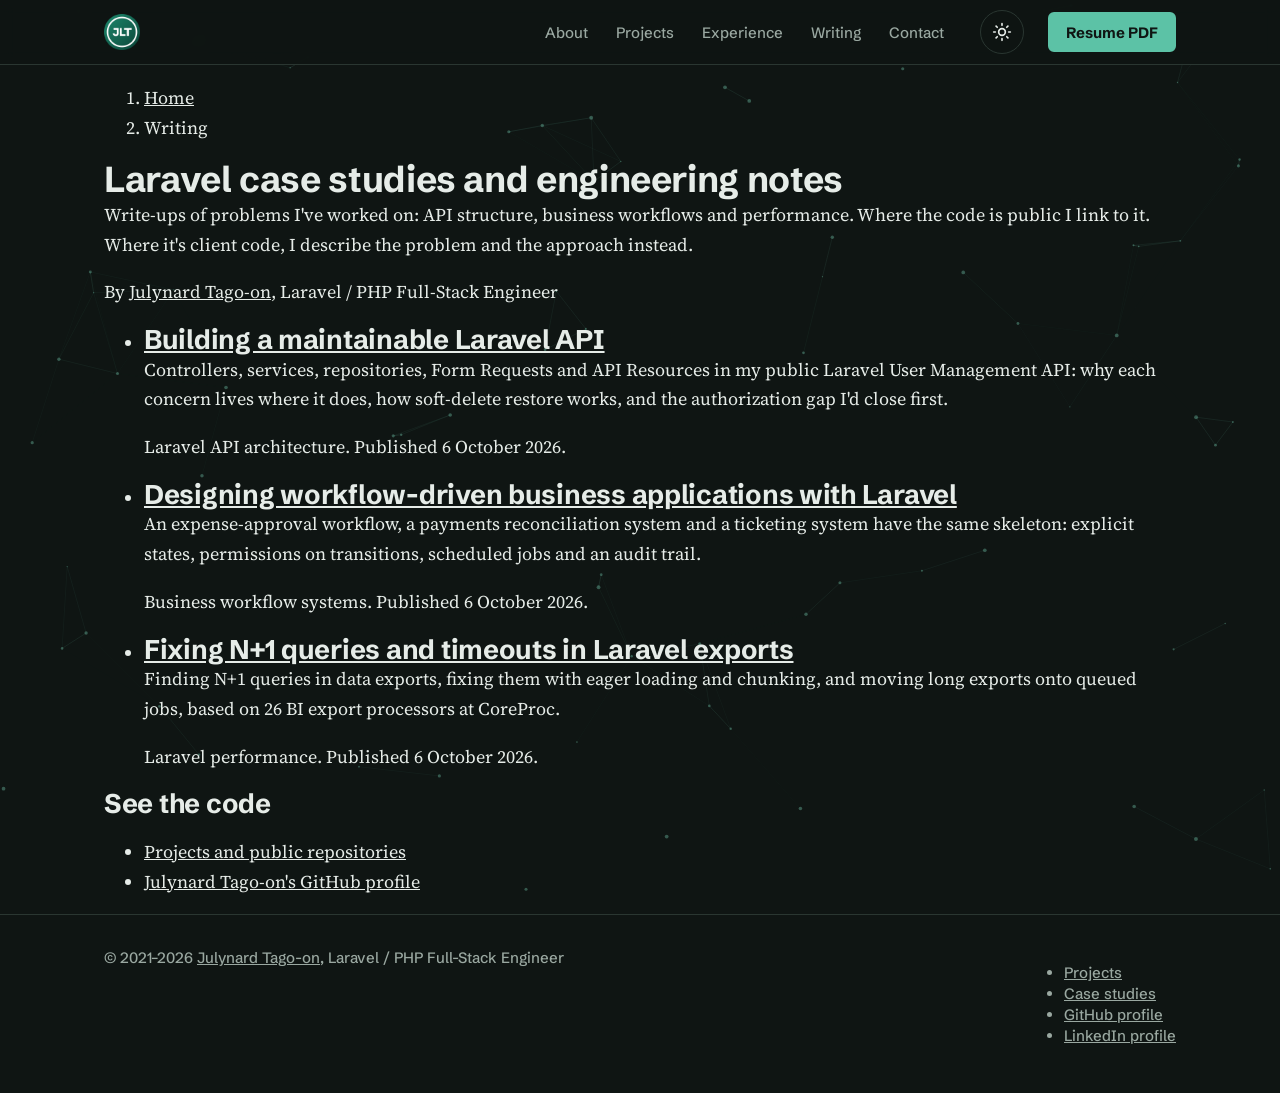
==== articles/index.html @ 9e4067db "Add project pages and three Laravel case studies - /projects/: public repositories, kept apart from " ====
<!DOCTYPE html>
<html lang="en" data-theme="dark">
<head>
  <meta charset="utf-8">
  <meta name="viewport" content="width=device-width, initial-scale=1">
  <title>Laravel Case Studies and Engineering Notes | Julynard Tago-on</title>
  <meta name="description" content="Case studies by Julynard Tago-on on Laravel API architecture, workflow-driven business applications and Laravel performance.">
  <meta name="author" content="Julynard Tago-on">
  <link rel="canonical" href="https://julynardtago-on.netlify.app/articles/">

  <meta property="og:type" content="website">
  <meta property="og:site_name" content="Julynard Tago-on">
  <meta property="og:locale" content="en_US">
  <meta property="og:url" content="https://julynardtago-on.netlify.app/articles/">
  <meta property="og:title" content="Laravel case studies and engineering notes">
  <meta property="og:description" content="Case studies by Julynard Tago-on on Laravel API architecture, workflow-driven business applications and Laravel performance.">
  <meta property="og:image" content="https://julynardtago-on.netlify.app/img/julynard-2026.jpg">
  <meta property="og:image:width" content="1200">
  <meta property="og:image:height" content="1200">
  <meta property="og:image:alt" content="Portrait of Julynard Tago-on">
  <meta name="twitter:card" content="summary">
  <meta name="twitter:title" content="Laravel case studies and engineering notes">
  <meta name="twitter:description" content="Case studies by Julynard Tago-on on Laravel API architecture, workflow-driven business applications and Laravel performance.">
  <meta name="twitter:image" content="https://julynardtago-on.netlify.app/img/julynard-2026.jpg">
  <meta name="theme-color" content="#0F1513">
  <script>
    // Apply a saved theme before first paint. Dark is the default.
    try {
      var saved = localStorage.getItem('theme');
      if (saved === 'light' || saved === 'dark') document.documentElement.setAttribute('data-theme', saved);
    } catch (e) {}
  </script>

  <link href="/img/JLT.ico" rel="icon" sizes="any">
  <link href="/img/icon-192.png" rel="icon" type="image/png" sizes="192x192">
  <link href="/img/apple-touch-icon.png" rel="apple-touch-icon">

  <link rel="preconnect" href="https://fonts.googleapis.com">
  <link rel="preconnect" href="https://fonts.gstatic.com" crossorigin>
  <link href="https://fonts.googleapis.com/css2?family=Schibsted+Grotesk:wght@500;700;800&family=Source+Serif+4:ital,opsz,wght@0,8..60,400;0,8..60,600;1,8..60,400&display=swap" rel="stylesheet">
  <link href="/css/site.css" rel="stylesheet">

  <script type="application/ld+json">
  {
    "@context": "https://schema.org",
    "@graph": [
      {
        "@type": "CollectionPage",
        "@id": "https://julynardtago-on.netlify.app/articles/",
        "url": "https://julynardtago-on.netlify.app/articles/",
        "name": "Laravel case studies and engineering notes",
        "description": "Case studies by Julynard Tago-on on Laravel API architecture, workflow-driven business applications and Laravel performance.",
        "inLanguage": "en",
        "author": {
          "@id": "https://julynardtago-on.netlify.app/#person"
        }
      },
      {
        "@type": "BreadcrumbList",
        "itemListElement": [
          {
            "@type": "ListItem",
            "position": 1,
            "name": "Home",
            "item": "https://julynardtago-on.netlify.app/"
          },
          {
            "@type": "ListItem",
            "position": 2,
            "name": "Writing"
          }
        ]
      }
    ]
  }
  </script>
</head>

<body>
  <canvas class="ambient" aria-hidden="true"></canvas>
  <a class="skip" href="#main">Skip to content</a>

  <header class="topbar">
    <div class="wrap topbar-inner">
      <a class="brand" href="/" aria-label="Julynard Tago-on, home"><img src="/img/icon-192.png" width="36" height="36" alt=""></a>
      <nav aria-label="Site">
        <ul class="nav">
          <li><a href="/#about">About</a></li>
          <li><a href="/projects/">Projects</a></li>
          <li><a href="/#experience">Experience</a></li>
          <li><a href="/articles/" aria-current="page">Writing</a></li>
          <li><a href="/#contact">Contact</a></li>
        </ul>
      </nav>
      <button class="theme-toggle" type="button" aria-label="Switch to light mode">
        <svg class="icon-sun" viewBox="0 0 24 24" fill="none" stroke="currentColor" stroke-width="2" stroke-linecap="round" aria-hidden="true"><circle cx="12" cy="12" r="4"/><path d="M12 2v2M12 20v2M4.9 4.9l1.4 1.4M17.7 17.7l1.4 1.4M2 12h2M20 12h2M4.9 19.1l1.4-1.4M17.7 6.3l1.4-1.4"/></svg>
        <svg class="icon-moon" viewBox="0 0 24 24" fill="none" stroke="currentColor" stroke-width="2" stroke-linecap="round" stroke-linejoin="round" aria-hidden="true"><path d="M21 12.8A9 9 0 1 1 11.2 3a7 7 0 0 0 9.8 9.8z"/></svg>
      </button>
      <a class="btn btn-small" href="/files/2026-Resume-Julynard.pdf" target="_blank" rel="noopener">Resume PDF</a>
    </div>
  </header>

  <main id="main">
    <div class="page">
      <div class="wrap page-wrap">
        <nav class="crumbs" aria-label="Breadcrumb">
          <ol>
          <li><a href="/">Home</a></li>
          <li aria-current="page">Writing</li>
          </ol>
        </nav>
        <header class="page-head">
          <h1>Laravel case studies and engineering notes</h1>
          <p class="page-lede">Write-ups of problems I've worked on: API structure, business workflows and performance. Where the code is public I link to it. Where it's client code, I describe the problem and the approach instead.</p>
          <p class="byline">By <a href="/" rel="author">Julynard Tago-on</a>, Laravel / PHP Full-Stack Engineer</p>
        </header>

        <ul class="posts">
          <li>
            <article>
              <h2 class="post-title"><a href="/articles/building-a-maintainable-laravel-api/">Building a maintainable Laravel API</a></h2>
              <p>Controllers, services, repositories, Form Requests and API Resources in my public Laravel User Management API: why each concern lives where it does, how soft-delete restore works, and the authorization gap I'd close first.</p>
              <p class="post-meta">Laravel API architecture. Published <time datetime="2026-10-06">6 October 2026</time>.</p>
            </article>
          </li>
          <li>
            <article>
              <h2 class="post-title"><a href="/articles/designing-workflow-driven-business-applications/">Designing workflow-driven business applications with Laravel</a></h2>
              <p>An expense-approval workflow, a payments reconciliation system and a ticketing system have the same skeleton: explicit states, permissions on transitions, scheduled jobs and an audit trail.</p>
              <p class="post-meta">Business workflow systems. Published <time datetime="2026-10-06">6 October 2026</time>.</p>
            </article>
          </li>
          <li>
            <article>
              <h2 class="post-title"><a href="/articles/fixing-n-plus-one-queries-in-laravel-exports/">Fixing N+1 queries and timeouts in Laravel exports</a></h2>
              <p>Finding N+1 queries in data exports, fixing them with eager loading and chunking, and moving long exports onto queued jobs, based on 26 BI export processors at CoreProc.</p>
              <p class="post-meta">Laravel performance. Published <time datetime="2026-10-06">6 October 2026</time>.</p>
            </article>
          </li>
        </ul>

        <aside class="related" aria-labelledby="related-title">
          <h2 id="related-title">See the code</h2>
          <ul>
            <li><a href="/projects/">Projects and public repositories</a></li>
            <li><a href="https://github.com/Julynard" rel="noopener">Julynard Tago-on's GitHub profile</a></li>
          </ul>
        </aside>
      </div>
    </div>
  </main>

  <footer class="footer">
    <div class="wrap">
      <p>&copy; 2021&ndash;2026 <a href="/">Julynard Tago-on</a>, Laravel / PHP Full-Stack Engineer</p>
      <ul class="footer-links">
        <li><a href="/projects/">Projects</a></li>
        <li><a href="/articles/">Case studies</a></li>
        <li><a href="https://github.com/Julynard" rel="noopener">GitHub profile</a></li>
        <li><a href="https://www.linkedin.com/in/julynard-tago-on/" rel="noopener">LinkedIn profile</a></li>
      </ul>
    </div>
  </footer>

  <script src="/js/vendor/lenis.min.js" defer></script>
  <script src="/js/site.js" defer></script>
</body>
</html>
---- css/site.css ----
/* Julynard Tago-on portfolio, 2026 */

:root {
  --paper: #F5F7F4;
  --surface: #FFFFFF;
  --ink: #16201C;
  --muted: #56625C;
  --line: #D6DDD8;
  --pine: #0F5A4A;
  --pine-ink: #FFFFFF;
  --pine-soft: #E3EEEA;
  --marker: #FFD84D;
  --marker-ink: #16201C;
  --particle-a: #0B4438;
  --particle-b: #7FD9BE;
  --chip-bg: #16201C;
  --ambient: #1E8A6E;
  --chip-ink: #F5F7F4;

  --sans: "Schibsted Grotesk", system-ui, -apple-system, "Segoe UI", sans-serif;
  --serif: "Source Serif 4", Georgia, "Times New Roman", serif;

  --wrap: 72rem;
  --gutter: clamp(1rem, 4vw, 2.5rem);
  --months: 84; /* career axis runs Jan 2020 to Dec 2026 */
  color-scheme: light;
}

/* Dark is the default theme (set on <html>); the toggle in the top bar switches it. */
:root[data-theme="dark"] {
  --paper: #0F1513;
  --surface: #161E1B;
  --ink: #E6ECE8;
  --muted: #9AA8A1;
  --line: #2A3631;
  --pine: #5CC2A6;
  --pine-ink: #0F1513;
  --pine-soft: #1B2C27;
  --marker: rgba(255, 216, 77, .42);
  --marker-ink: #FFF6D6;
  --particle-a: #1E6E5A;
  --particle-b: #B8F2E0;
  --chip-bg: #1E2B27;
  --ambient: #7FD9BE;
  --chip-ink: #E6ECE8;
  color-scheme: dark;
}

*, *::before, *::after { box-sizing: border-box; }

html {
  scroll-behavior: smooth;
  scroll-padding-top: 5rem;
  scrollbar-width: none; /* page still scrolls, the bar is just hidden */
}
html::-webkit-scrollbar { display: none; }

/* Lenis (js/vendor/lenis.min.js) drives smooth scrolling when it's running */
html.lenis, html.lenis body { height: auto; }
html.lenis { scroll-behavior: auto; }
.lenis.lenis-stopped { overflow: clip; }
.lenis [data-lenis-prevent] { overscroll-behavior: contain; }

body {
  margin: 0;
  background: var(--paper);
  color: var(--ink);
  font: 400 1.125rem/1.65 var(--serif);
  -webkit-font-smoothing: antialiased;
  text-rendering: optimizeLegibility;
}

img { max-width: 100%; height: auto; display: block; }

a { color: inherit; }

h1, h2, h3 {
  font-family: var(--sans);
  line-height: 1.1;
  margin: 0;
  letter-spacing: -0.01em;
}

p { margin: 0 0 1em; }

mark {
  background: linear-gradient(transparent 55%, var(--marker) 55%);
  color: var(--marker-ink);
  padding: 0 .1em;
}

:focus-visible {
  outline: 3px solid var(--pine);
  outline-offset: 3px;
  border-radius: 2px;
}

.wrap {
  width: 100%;
  max-width: var(--wrap);
  margin-inline: auto;
  padding-inline: var(--gutter);
}

.skip {
  position: absolute;
  left: 1rem;
  top: -3rem;
  z-index: 100;
  padding: .5rem 1rem;
  background: var(--pine);
  color: var(--pine-ink);
  font-family: var(--sans);
}
.skip:focus { top: 1rem; }

.hidden { display: none; }

/* Buttons and links */

.btn {
  display: inline-flex;
  align-items: center;
  justify-content: center;
  min-height: 2.875rem;
  padding: .625rem 1.25rem;
  border: 2px solid var(--pine);
  border-radius: 6px;
  background: var(--pine);
  color: var(--pine-ink);
  font: 700 1rem/1 var(--sans);
  text-decoration: none;
  cursor: pointer;
  transition: background-color .2s ease, color .2s ease;
}
.btn:hover { background: transparent; color: var(--pine); }

.btn-ghost { background: transparent; color: var(--pine); }
.btn-ghost:hover { background: var(--pine); color: var(--pine-ink); }

.btn-small { min-height: 2.5rem; padding: .5rem 1rem; font-size: .9375rem; }

.link {
  color: var(--pine);
  font-family: var(--sans);
  font-weight: 700;
  text-underline-offset: .2em;
}

/* Top bar */

.topbar {
  position: sticky;
  top: 0;
  z-index: 10;
  background: color-mix(in srgb, var(--paper) 92%, transparent);
  backdrop-filter: saturate(1.4) blur(8px);
  border-bottom: 1px solid var(--line);
}

.topbar-inner {
  display: flex;
  align-items: center;
  gap: 1.5rem;
  min-height: 4rem;
}

.brand {
  display: block;
  padding: .25rem 0;
  border-radius: 50%;
}
.brand img { width: 2.25rem; height: 2.25rem; }

.theme-toggle {
  display: inline-flex;
  align-items: center;
  justify-content: center;
  width: 2.75rem;
  height: 2.75rem;
  padding: 0;
  border: 1px solid var(--line);
  border-radius: 50%;
  background: transparent;
  color: var(--ink);
  cursor: pointer;
  transition: background-color .2s ease;
}
.theme-toggle:hover { background: var(--pine-soft); }
.theme-toggle svg { width: 1.25rem; height: 1.25rem; }
.theme-toggle .icon-sun { display: none; }
[data-theme="dark"] .theme-toggle .icon-sun { display: block; }
[data-theme="dark"] .theme-toggle .icon-moon { display: none; }

.topbar nav { margin-left: auto; }

.nav {
  display: flex;
  gap: .25rem;
  list-style: none;
  margin: 0;
  padding: 0;
}

.nav a {
  display: block;
  padding: .625rem .75rem;
  font: 500 .9375rem/1 var(--sans);
  text-decoration: none;
  color: var(--muted);
  border-radius: 4px;
}
.nav a:hover, .nav a[aria-current="true"] { color: var(--ink); background: var(--pine-soft); }

@media (max-width: 760px) {
  .topbar nav { display: none; }
  .theme-toggle { margin-left: auto; }
}

/* Hero */

.hero {
  position: relative;
  overflow: hidden;
  padding: clamp(3rem, 8vw, 6rem) 0 clamp(2.5rem, 6vw, 4rem);
}

/* Particle "JLT" drawn by js/site.js against the right edge of the hero */
.hero-particles {
  position: absolute;
  inset: 0;
  width: 100%;
  height: 100%;
  pointer-events: none;
}

.hero > .wrap { position: relative; z-index: 1; }

.hero-message { align-self: center; }

/* Faint drifting particles behind the whole page (js/site.js) */
.ambient {
  position: fixed;
  inset: 0;
  z-index: -1;
  width: 100%;
  height: 100%;
  pointer-events: none;
}

.hero-grid {
  display: grid;
  grid-template-columns: minmax(0, 1fr) auto;
  gap: clamp(1.5rem, 5vw, 4rem);
  align-items: end;
}

.hero h1 {
  font-size: clamp(2.75rem, 9vw, 6.5rem);
  font-weight: 800;
  line-height: .95;
  letter-spacing: -0.035em;
  color: var(--ink);
}

.hero-role {
  margin: 1rem 0 0;
  font: 700 clamp(1.25rem, 2.6vw, 1.75rem)/1.25 var(--sans);
  color: var(--pine);
}

.hero-lede {
  max-width: 34em;
  margin: 1.25rem 0 0;
  font-size: clamp(1.125rem, 1.8vw, 1.3125rem);
  color: var(--ink);
}

.hero-actions {
  display: flex;
  flex-wrap: wrap;
  gap: .75rem;
  margin-top: 2rem;
}

.hero-where {
  margin: 1.25rem 0 0;
  font: 500 .9375rem/1.4 var(--sans);
  color: var(--muted);
}

/* Portrait: a cut-out photo that pops out of the top of a ringed circle,
   echoing the favicon. Below the circle's centre the photo is clipped to
   the circle; above it, the head is free to break past the edge. */
.hero-photo {
  --d: clamp(11rem, 22vw, 17rem);
  position: relative;
  width: var(--d);
  height: calc(var(--d) * 1.2);
  flex: none;
}

.hero-photo::before,
.hero-photo::after {
  content: "";
  position: absolute;
  left: 0;
  bottom: 0;
  width: var(--d);
  height: var(--d);
  border-radius: 50%;
}

.hero-photo::before {
  background: radial-gradient(circle at 30% 25%, #2FA484, #0F5A4A 55%, #0B3B31);
}

.hero-photo::after {
  /* the white ring, inset like the favicon's */
  inset: auto auto calc(var(--d) * .07) calc(var(--d) * .07);
  width: calc(var(--d) * .86);
  height: calc(var(--d) * .86);
  border: calc(var(--d) * .03) solid rgba(255, 255, 255, .9);
}

.portrait-clip {
  position: absolute;
  inset: 0 -20%;
  z-index: 1;
  -webkit-mask:
    linear-gradient(#000 0 0) top / 100% calc(100% - var(--d) / 2) no-repeat,
    radial-gradient(circle calc(var(--d) / 2) at 50% calc(100% - var(--d) / 2), #000 99.5%, transparent 100%);
  mask:
    linear-gradient(#000 0 0) top / 100% calc(100% - var(--d) / 2) no-repeat,
    radial-gradient(circle calc(var(--d) / 2) at 50% calc(100% - var(--d) / 2), #000 99.5%, transparent 100%);
}

.portrait-clip img {
  position: absolute;
  left: 50%;
  bottom: 0;
  width: calc(var(--d) * 1.22);
  max-width: none;
  transform: translateX(-50%);
}

/* Default photo in dark mode, the sunglasses one in light mode */
.portrait-light { display: none; }
:root:not([data-theme="dark"]) .portrait-light { display: block; }
:root:not([data-theme="dark"]) .portrait-dark { display: none; }

@media (max-width: 640px) {
  .hero-grid { grid-template-columns: 1fr; }
  .hero-photo { order: -1; --d: 8.5rem; }
}

/* Career timeline: the one bold element on the page */

.career {
  margin: clamp(3rem, 7vw, 4.5rem) 0 0;
  padding: clamp(1.25rem, 3vw, 2rem);
  background: var(--surface);
  border: 1px solid var(--line);
  border-radius: 10px;
}

.career figcaption {
  margin-bottom: 1.25rem;
  font: 700 1.0625rem/1.3 var(--sans);
}

.career-axis,
.career-rows > li {
  display: grid;
  grid-template-columns: 16rem minmax(0, 1fr);
  column-gap: 1.5rem;
  align-items: center;
}

.career-axis {
  position: relative;
  height: 1.5rem;
  font: 500 .8125rem/1 var(--sans);
  color: var(--muted);
  font-variant-numeric: tabular-nums;
}
.career-axis span {
  grid-row: 1;
  grid-column: 2;
  margin-left: calc(var(--m) / var(--months) * 100%);
  justify-self: start;
}

.career-rows { list-style: none; margin: 0; padding: 0; }

.career-rows > li { min-height: 2.75rem; }

.career-rows > li::before {
  /* one faint rule per year behind each bar */
  content: "";
  grid-row: 1;
  grid-column: 2;
  align-self: stretch;
  background: repeating-linear-gradient(to right, var(--line) 0 1px, transparent 1px calc(100% / 7));
}

.career-rows a {
  grid-row: 1;
  grid-column: 1;
  display: flex;
  flex-direction: column;
  padding: .375rem 0;
  text-decoration: none;
}
.career-rows a:hover .career-name { color: var(--pine); text-decoration: underline; text-underline-offset: .2em; }

.career-name { font: 700 .9375rem/1.25 var(--sans); }
.career-dates { font: 500 .8125rem/1.3 var(--sans); color: var(--muted); }

.career-bar {
  grid-row: 1;
  grid-column: 2;
  height: .875rem;
  margin-left: calc(var(--s) / var(--months) * 100%);
  width: calc((var(--e) - var(--s)) / var(--months) * 100%);
  min-width: 6px;
  border-radius: 3px;
  background: color-mix(in srgb, var(--pine) 55%, var(--surface));
  transform-origin: left center;
  animation: grow .6s cubic-bezier(.2, .7, .2, 1) both;
}
.career-rows > li:nth-child(1) .career-bar { animation-delay: .05s; }
.career-rows > li:nth-child(2) .career-bar { animation-delay: .1s; }
.career-rows > li:nth-child(3) .career-bar { animation-delay: .15s; }
.career-rows > li:nth-child(4) .career-bar { animation-delay: .2s; }
.career-rows > li:nth-child(5) .career-bar { animation-delay: .25s; }
.career-rows > li:nth-child(6) .career-bar { animation-delay: .3s; }

.career-rows > li.is-now .career-bar {
  height: 1.25rem;
  background: var(--pine);
  border-radius: 3px 0 0 3px;
  /* open right edge: still there */
  mask-image: linear-gradient(to right, #000 88%, transparent);
}

@keyframes grow { from { transform: scaleX(0); } }

@media (max-width: 760px) {
  .career-axis, .career-rows > li { grid-template-columns: minmax(0, 1fr); }
  .career-axis span, .career-rows > li::before, .career-bar { grid-column: 1; }
  .career-axis span:nth-child(even) { visibility: hidden; }
  .career-rows > li { grid-template-rows: auto auto; padding-bottom: .5rem; }
  .career-rows > li::before, .career-bar { grid-row: 2; }
  .career-rows > li::before { height: .875rem; }
  .career-rows > li.is-now::before { height: 1.25rem; }
  .career-rows a { padding-bottom: .25rem; }
}

@media (prefers-reduced-motion: reduce) {
  html { scroll-behavior: auto; }
  .career-bar { animation: none; }
  .btn { transition: none; }
}

/* Trusted by */

.trusted {
  padding: clamp(2rem, 5vw, 3rem) 0;
  border-top: 1px solid var(--line);
  background: var(--surface);
}

.trusted h2 { font-size: clamp(1.5rem, 3vw, 2rem); font-weight: 800; }
.trusted-sub { margin: .375rem 0 0; color: var(--muted); }

/* Logos loop sideways like the projects row; js/site.js adds the copy */
.logo-marquee {
  min-width: 0;
  overflow: hidden;
  -webkit-mask: linear-gradient(to right, transparent, #000 8%, #000 92%, transparent);
  mask: linear-gradient(to right, transparent, #000 8%, #000 92%, transparent);
}

.logos {
  list-style: none;
  margin: 0;
  padding: 0;
  display: flex;
  flex-wrap: wrap;
  gap: 1.5rem 0;
  align-items: start;
}

.logos li {
  flex: 0 0 9rem;
  padding: 0 .75rem;
  display: flex;
  flex-direction: column;
  align-items: center;
  gap: .625rem;
  text-align: center;
}

.logo-marquee.is-looping .logos {
  flex-wrap: nowrap;
  width: max-content;
  animation: logos-drift 36s linear infinite;
}
.logo-marquee.is-looping:hover .logos { animation-play-state: paused; }

/* moves right, matching the projects row */
@keyframes logos-drift {
  from { transform: translateX(-50%); }
  to { transform: translateX(0); }
}

.logos img {
  width: auto;
  height: 4rem;
  max-width: 100%;
  object-fit: contain;
}

.logos span { font: 500 .8125rem/1.3 var(--sans); color: var(--muted); }

/* several logos are dark ink on transparent, so give them a light plate */
[data-theme="dark"] .logos img { background: #FFFFFF; padding: .375rem; border-radius: 8px; box-sizing: content-box; height: 3.25rem; }


/* Sections */

.section {
  padding: clamp(3rem, 7vw, 5rem) 0;
  border-top: 1px solid var(--line);
}

.split {
  display: grid;
  grid-template-columns: 16rem minmax(0, 1fr);
  column-gap: 1.5rem;
  row-gap: 1.5rem;
}

.split > h2,
.split > div > h2 {
  font-size: clamp(1.5rem, 3vw, 2rem);
  font-weight: 800;
}

@media (max-width: 760px) {
  .split { grid-template-columns: minmax(0, 1fr); }
}

.prose { max-width: 40em; }
.prose .big {
  font: 700 clamp(1.375rem, 2.6vw, 1.875rem)/1.35 var(--sans);
  letter-spacing: -0.01em;
  margin-bottom: 1.25em;
}

.note {
  max-width: 40em;
  color: var(--muted);
  font-style: italic;
}

/* Projects */

.meta {
  display: flex;
  flex-direction: column;
  gap: .25rem;
  font: 500 .9375rem/1.4 var(--sans);
}
.meta .role { color: var(--pine); font-weight: 700; }
.meta .stack { color: var(--muted); }

/* A looping sideways scroller of project cards (js/site.js moves it) */

.scroller { min-width: 0; }

.scroller-head {
  display: flex;
  align-items: flex-end;
  justify-content: space-between;
  gap: 1rem;
  margin-bottom: 1.25rem;
}
.scroller-head .note { margin: 0; }

.scroller-buttons { display: flex; gap: .5rem; flex: none; }

.scroller-btn {
  display: inline-flex;
  align-items: center;
  justify-content: center;
  width: 2.75rem;
  height: 2.75rem;
  padding: 0;
  border: 1px solid var(--line);
  border-radius: 50%;
  background: var(--surface);
  color: var(--ink);
  cursor: pointer;
  transition: background-color .2s ease, opacity .2s ease;
}
.scroller-btn:hover:not(:disabled) { background: var(--pine-soft); }
.scroller-btn:disabled { opacity: .4; cursor: default; }
.scroller-btn svg { width: 1.25rem; height: 1.25rem; }

.side-track {
  display: flex;
  gap: 1rem;
  margin: 0;
  padding: 0 0 .25rem;
  list-style: none;
  overflow-x: auto;
  overscroll-behavior-x: contain;
  scrollbar-width: none;
  cursor: grab;
}
.side-track::-webkit-scrollbar { display: none; }
.side-track.is-dragging { cursor: grabbing; user-select: none; }

.side-card {
  flex: 0 0 min(21rem, 85%);
  display: flex;
  flex-direction: column;
  padding: 1.5rem;
  background: var(--surface);
  border: 1px solid var(--line);
  border-radius: 10px;
}
.side-card h3 { font-size: 1.25rem; margin-bottom: .625rem; }

.card-media {
  aspect-ratio: 16 / 10;
  margin: -.5rem -.5rem 1.25rem;
  border-radius: 6px;
  overflow: hidden;
  border: 1px solid var(--line);
}
.card-media img { width: 100%; height: 100%; object-fit: cover; pointer-events: none; }

/* Placeholder until a real screenshot is added */
.card-media.is-placeholder {
  display: flex;
  flex-direction: column;
  align-items: center;
  justify-content: center;
  gap: .5rem;
  color: var(--muted);
  background:
    radial-gradient(circle at 1px 1px, color-mix(in srgb, var(--pine) 25%, transparent) 1px, transparent 0) 0 0 / 14px 14px,
    var(--pine-soft);
  font: 500 .8125rem/1 var(--sans);
}
.card-media.is-placeholder svg { width: 2rem; height: 2rem; color: var(--pine); }

.kind {
  margin: 0 0 .375rem;
  font: 700 .8125rem/1.3 var(--sans);
  color: var(--muted);
}
.side-card > p:not(.meta) { font-size: 1.0625rem; }
.side-card .meta { margin: auto 0 0; padding-top: .5rem; }

.repo-link {
  display: inline-flex;
  align-items: center;
  gap: .5rem;
  color: var(--ink);
  text-decoration: none;
}
.repo-link:hover { color: var(--pine); text-decoration: underline; text-underline-offset: .2em; }
.repo-link .gh { width: 1.1rem; height: 1.1rem; flex: none; color: var(--muted); }
.repo-link:hover .gh { color: var(--pine); }

@media (max-width: 640px) {
  .scroller-head { flex-direction: column; align-items: flex-start; }
}

/* Experience */

.jobs { list-style: none; margin: 0; padding: 0; }

.jobs > li {
  display: grid;
  grid-template-columns: 11rem minmax(0, 1fr);
  gap: 1.5rem;
  padding: 1.75rem 0;
  border-top: 1px solid var(--line);
}
.jobs > li:first-child { border-top: 2px solid var(--ink); }

.jobs > li:target { background: var(--pine-soft); box-shadow: -1rem 0 0 var(--pine-soft), 1rem 0 0 var(--pine-soft); }

.when {
  margin: .2rem 0 0;
  font: 500 .875rem/1.5 var(--sans);
  color: var(--muted);
}

.jobs h3 { font-size: 1.3125rem; }
.jobs .title { margin: .25rem 0 .75rem; font: 700 1rem/1.4 var(--sans); color: var(--pine); }

.jobs ul { margin: 0; padding-left: 1.1rem; max-width: 40em; list-style: disc; }
.jobs ul li { margin-bottom: .5rem; }
.jobs ul li::marker { color: var(--pine); }
.jobs mark { font-weight: 600; }

/* Long bullet lists fold after three; js/site.js adds the toggle */
.jobs li.is-folded { display: none; }
.jobs li[tabindex="-1"]:focus { outline: none; }

.more-toggle {
  display: inline-flex;
  align-items: center;
  gap: .375rem;
  min-height: 2.75rem;
  margin-left: 1.1rem;
  padding: 0;
  border: 0;
  background: none;
  font: 700 .9375rem/1 var(--sans);
  color: var(--pine);
  cursor: pointer;
}
.more-toggle::after {
  content: "";
  width: .5rem;
  height: .5rem;
  border-right: 2px solid currentColor;
  border-bottom: 2px solid currentColor;
  transform: translateY(-2px) rotate(45deg);
  transition: transform .2s ease;
}
.more-toggle[aria-expanded="true"]::after { transform: translateY(2px) rotate(-135deg); }
.more-toggle:hover { text-decoration: underline; text-underline-offset: .2em; }

.jobs li.is-revealed { animation: reveal .25s ease both; }
@keyframes reveal { from { opacity: 0; transform: translateY(-4px); } }

@media (prefers-reduced-motion: reduce) {
  .more-toggle::after { transition: none; }
  .jobs li.is-revealed { animation: none; }
}

@media (max-width: 640px) {
  .jobs > li { grid-template-columns: minmax(0, 1fr); gap: .25rem; }
}

/* Skills: grouped chips, with a brand logo where one exists */

.skill-groups { display: grid; gap: 1.75rem; }

.skill-group h3 {
  margin-bottom: .75rem;
  font-size: 1.0625rem;
  font-weight: 700;
}

.chips {
  display: flex;
  flex-wrap: wrap;
  gap: .5rem;
  margin: 0;
  padding: 0;
  list-style: none;
}

.chip {
  display: inline-flex;
  align-items: center;
  gap: .5rem;
  min-height: 2.5rem;
  padding: .5rem .875rem;
  border-radius: 6px;
  background: var(--chip-bg);
  color: var(--chip-ink);
  font: 500 .9375rem/1.2 var(--sans);
}

.chip-icon {
  width: 1.125rem;
  height: 1.125rem;
  flex: none;
  background: currentColor;
  -webkit-mask: var(--icon) center / contain no-repeat;
  mask: var(--icon) center / contain no-repeat;
}

/* Quotes */

.quotes {
  display: grid;
  grid-template-columns: repeat(2, minmax(0, 1fr));
  gap: 2rem;
}
.quotes figure { margin: 0; }
.quotes blockquote {
  margin: 0 0 1rem;
  padding-left: 1.25rem;
  border-left: 3px solid var(--pine);
  font-size: 1.25rem;
  font-style: italic;
}
.quotes figcaption {
  display: flex;
  align-items: center;
  gap: .75rem;
  font: 700 .9375rem/1 var(--sans);
}
.quotes figcaption img { width: 2.5rem; height: 2.5rem; border-radius: 50%; }

@media (max-width: 760px) {
  .quotes { grid-template-columns: minmax(0, 1fr); }
}

/* Contact */

.contact { background: var(--pine-soft); }

.contact-lede { margin-top: 1rem; max-width: 22em; }

.contact-icons {
  display: flex;
  gap: .5rem;
  margin: 1.5rem 0 0;
  padding: 0;
  list-style: none;
}

.icon-pill {
  display: inline-flex;
  align-items: center;
  justify-content: center;
  width: 2.75rem;
  height: 2.75rem;
  border-radius: 50%;
  background: var(--pine);
  color: var(--pine-ink);
  transition: background-color .2s ease, color .2s ease, transform .2s ease;
}
.icon-pill svg { width: 1.125rem; height: 1.125rem; }
.icon-pill:hover { background: var(--ink); color: var(--paper); transform: translateY(-2px); }

.demo {
  margin-top: 2rem;
  padding-top: 1.5rem;
  border-top: 1px solid color-mix(in srgb, var(--pine) 30%, transparent);
  max-width: 22rem;
}
.demo h3 { font-size: 1.25rem; margin-bottom: .5rem; }

.form { max-width: 36rem; }

.field { margin-bottom: 1.125rem; }
.field label {
  display: block;
  margin-bottom: .375rem;
  font: 700 .9375rem/1.3 var(--sans);
}
.field input,
.field textarea {
  width: 100%;
  min-height: 2.875rem;
  padding: .625rem .75rem;
  border: 1px solid color-mix(in srgb, var(--ink) 30%, transparent);
  border-radius: 6px;
  background: var(--surface);
  color: var(--ink);
  font: 400 1rem/1.5 var(--serif);
}
.field textarea { resize: vertical; }
.field input:focus-visible,
.field textarea:focus-visible { outline-offset: 0; border-color: var(--pine); }

.form .btn:disabled { opacity: .5; cursor: progress; }

.form-status { margin: 1rem 0 0; font: 700 1rem/1.4 var(--sans); min-height: 1.4em; }
.form-status.is-error { color: #B3261E; }

[data-theme="dark"] .form-status.is-error { color: #F2B8B5; }

/* Floating back-to-top button, shown once the hero is out of view */
.to-top {
  position: fixed;
  right: max(1rem, env(safe-area-inset-right));
  bottom: max(1rem, env(safe-area-inset-bottom));
  z-index: 20;
  display: inline-flex;
  align-items: center;
  justify-content: center;
  width: 3rem;
  height: 3rem;
  border-radius: 50%;
  background: var(--pine);
  color: var(--pine-ink);
  box-shadow: 0 6px 20px rgba(0, 0, 0, .25);
  opacity: 0;
  visibility: hidden;
  transform: translateY(12px);
  transition: opacity .25s ease, transform .25s ease, visibility .25s;
}
.to-top.is-shown { opacity: 1; visibility: visible; transform: none; }
.to-top:hover { background: var(--ink); color: var(--paper); }
.to-top svg { width: 1.25rem; height: 1.25rem; }

@media (prefers-reduced-motion: reduce) {
  .logo-marquee.is-looping .logos { animation: none; }
  .to-top, .icon-pill { transition: none; }
  .icon-pill:hover { transform: none; }
}

/* Footer */

.footer {
  padding: 2rem 0;
  border-top: 1px solid var(--line);
  font: 500 .9375rem/1.4 var(--sans);
  color: var(--muted);
}
.footer .wrap { display: flex; justify-content: space-between; gap: 1rem; flex-wrap: wrap; }
.footer p { margin: 0; }
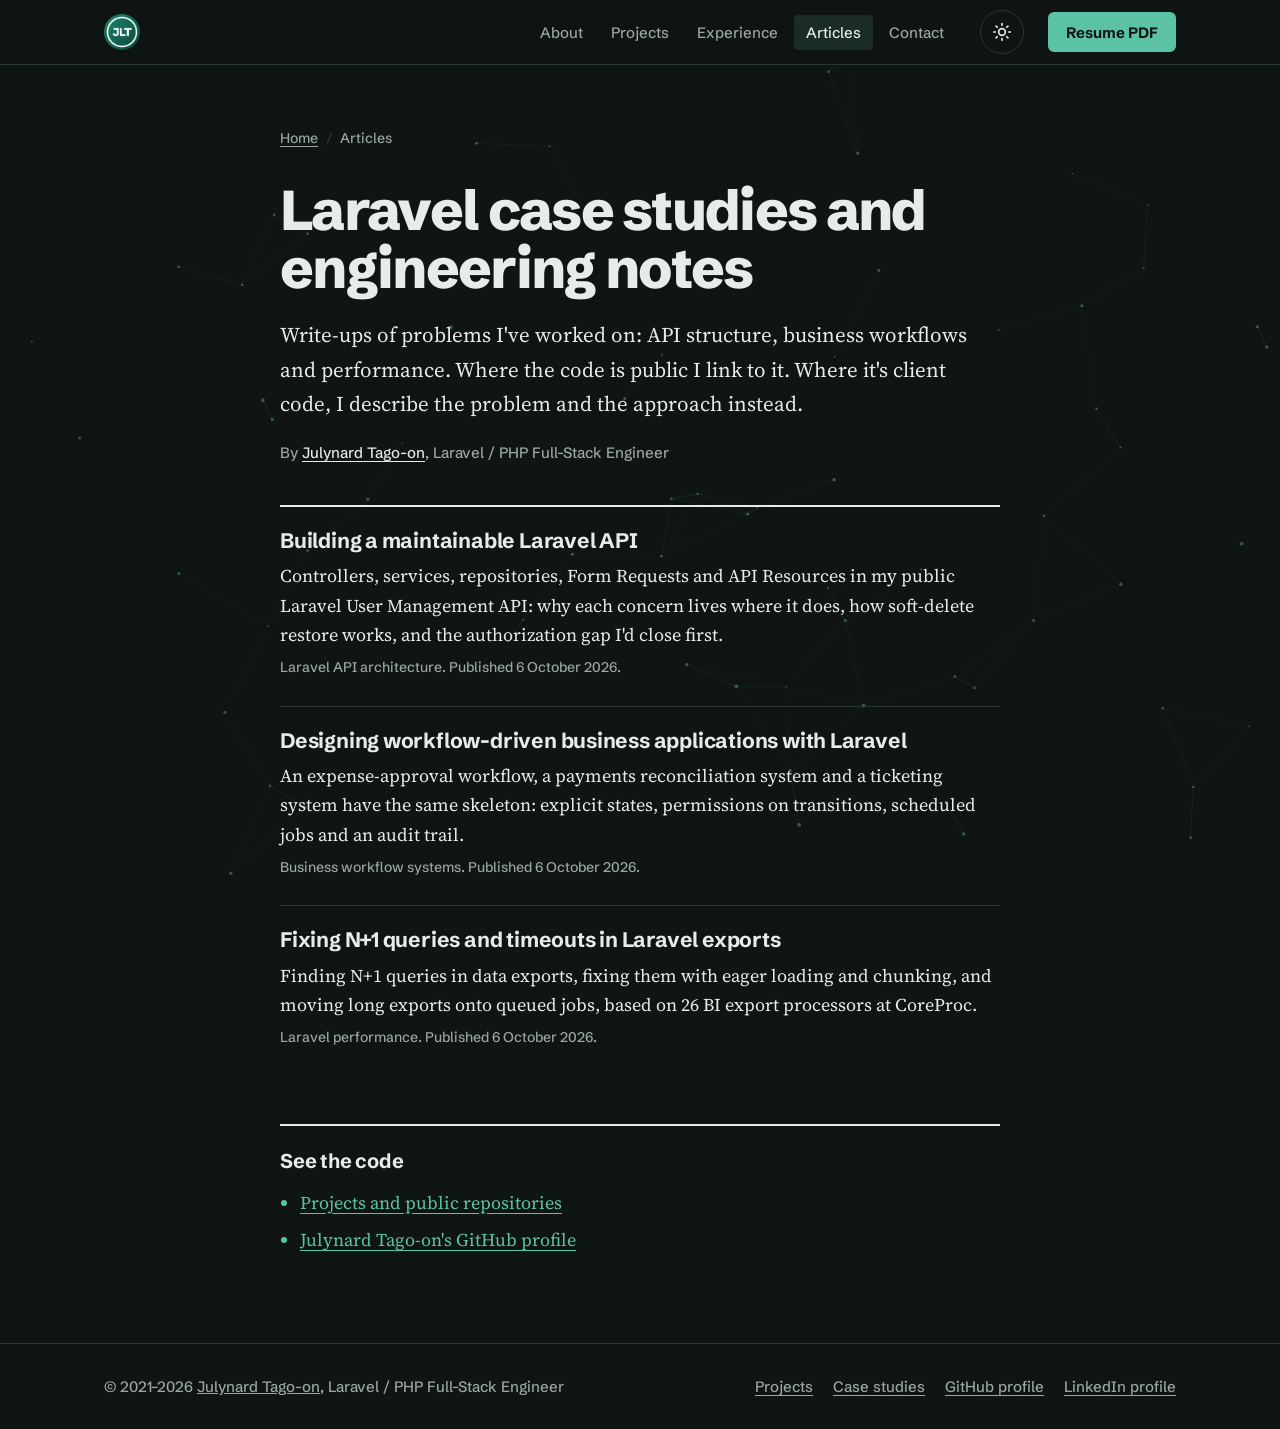
==== commit 79b33294: "Rename the Writing section and nav label to Articles Homepage section (now #articles), nav on every " ====
--- a/articles/index.html
+++ b/articles/index.html
@@ -67,7 +67,7 @@
           {
             "@type": "ListItem",
             "position": 2,
-            "name": "Writing"
+            "name": "Articles"
           }
         ]
       }
@@ -88,7 +88,7 @@
           <li><a href="/#about">About</a></li>
           <li><a href="/projects/">Projects</a></li>
           <li><a href="/#experience">Experience</a></li>
-          <li><a href="/articles/" aria-current="page">Writing</a></li>
+          <li><a href="/articles/" aria-current="page">Articles</a></li>
           <li><a href="/#contact">Contact</a></li>
         </ul>
       </nav>
@@ -106,7 +106,7 @@
         <nav class="crumbs" aria-label="Breadcrumb">
           <ol>
           <li><a href="/">Home</a></li>
-          <li aria-current="page">Writing</li>
+          <li aria-current="page">Articles</li>
           </ol>
         </nav>
         <header class="page-head">
--- a/css/site.css
+++ b/css/site.css
@@ -210,7 +210,7 @@
   color: var(--muted);
   border-radius: 4px;
 }
-.nav a:hover, .nav a[aria-current="true"] { color: var(--ink); background: var(--pine-soft); }
+.nav a:hover, .nav a[aria-current="true"], .nav a[aria-current="page"] { color: var(--ink); background: var(--pine-soft); }
 
 @media (max-width: 760px) {
   .topbar nav { display: none; }
@@ -924,3 +924,139 @@
 }
 .footer .wrap { display: flex; justify-content: space-between; gap: 1rem; flex-wrap: wrap; }
 .footer p { margin: 0; }
+.footer-links { display: flex; flex-wrap: wrap; gap: .25rem 1.25rem; margin: 0; padding: 0; list-style: none; }
+.footer-links a { text-underline-offset: .2em; }
+.footer-links a:hover { color: var(--pine); }
+
+/* Links under a section ("All projects", "All case studies") */
+.more-links { display: flex; flex-wrap: wrap; gap: .5rem 1.5rem; margin: 1.5rem 0 0; }
+
+/* Writing list on the home page and the articles index */
+.posts { list-style: none; margin: 1.25rem 0 0; padding: 0; max-width: 44em; }
+.posts > li { padding: 1.25rem 0; border-top: 1px solid var(--line); }
+.posts > li:first-child { border-top: 2px solid var(--ink); }
+.posts h3, .posts .post-title { font-size: 1.3125rem; line-height: 1.25; margin-bottom: .5rem; }
+.posts h3 a, .posts .post-title a { text-decoration: none; }
+.posts h3 a:hover, .posts .post-title a:hover { color: var(--pine); text-decoration: underline; text-underline-offset: .2em; }
+.posts p { margin: 0 0 .5rem; }
+.post-meta { font: 500 .875rem/1.4 var(--sans); color: var(--muted); }
+
+/* Inner pages: projects and case studies */
+
+.page { padding: clamp(2rem, 6vw, 4rem) 0 clamp(3rem, 7vw, 5rem); }
+.page-wrap { max-width: 50rem; }
+
+.crumbs ol {
+  display: flex;
+  flex-wrap: wrap;
+  gap: .25rem .5rem;
+  margin: 0 0 2rem;
+  padding: 0;
+  list-style: none;
+  font: 500 .875rem/1.4 var(--sans);
+  color: var(--muted);
+}
+.crumbs li + li::before { content: "/"; margin-right: .5rem; color: var(--line); }
+.crumbs a { color: var(--muted); text-underline-offset: .2em; }
+.crumbs a:hover { color: var(--pine); }
+
+.page-head { margin-bottom: 2.5rem; }
+.page-head h1 {
+  font-size: clamp(2.125rem, 5.5vw, 3.5rem);
+  font-weight: 800;
+  line-height: 1.05;
+  letter-spacing: -0.03em;
+}
+.page-lede { margin: 1.25rem 0 0; font-size: clamp(1.125rem, 1.8vw, 1.3125rem); }
+.byline { margin: 1.25rem 0 0; font: 500 .9375rem/1.5 var(--sans); color: var(--muted); }
+.byline a { color: var(--ink); text-underline-offset: .2em; }
+
+.facts {
+  display: grid;
+  grid-template-columns: 9rem minmax(0, 1fr);
+  gap: .625rem 1.5rem;
+  margin: 0 0 2.5rem;
+  padding: 1.25rem 1.5rem;
+  background: var(--surface);
+  border: 1px solid var(--line);
+  border-radius: 10px;
+  font-size: 1rem;
+}
+.facts dt { font: 700 .9375rem/1.5 var(--sans); }
+.facts dd { margin: 0; }
+@media (max-width: 640px) {
+  .facts { grid-template-columns: minmax(0, 1fr); gap: .125rem; }
+  .facts dd + dt { margin-top: .625rem; }
+}
+
+.article-body h2 {
+  margin: 2.75rem 0 1rem;
+  font-size: clamp(1.5rem, 3vw, 1.875rem);
+  font-weight: 800;
+}
+.article-body h3 { margin: 2rem 0 .75rem; font-size: 1.25rem; }
+.article-body ul, .article-body ol { padding-left: 1.25rem; }
+.article-body li { margin-bottom: .5rem; }
+.article-body li::marker { color: var(--pine); }
+.article-body a { color: var(--pine); text-underline-offset: .2em; }
+.article-body blockquote {
+  margin: 1.5rem 0;
+  padding-left: 1.25rem;
+  border-left: 3px solid var(--pine);
+  font-style: italic;
+}
+
+code {
+  font-family: ui-monospace, SFMono-Regular, Menlo, Consolas, monospace;
+  font-size: .875em;
+  padding: .1em .3em;
+  border-radius: 4px;
+  background: var(--pine-soft);
+}
+pre {
+  margin: 1.25rem 0 1.5rem;
+  padding: 1rem 1.25rem;
+  overflow-x: auto;
+  background: var(--surface);
+  border: 1px solid var(--line);
+  border-radius: 8px;
+  font-size: 1rem;
+  line-height: 1.55;
+}
+pre code { padding: 0; background: none; font-size: .875rem; }
+:not(pre) > code { overflow-wrap: anywhere; }
+
+.callout {
+  margin: 1.5rem 0;
+  padding: 1rem 1.25rem;
+  background: var(--pine-soft);
+  border-radius: 8px;
+  font-size: 1rem;
+}
+.callout p:last-child { margin-bottom: 0; }
+
+.related {
+  margin-top: 3rem;
+  padding-top: 1.5rem;
+  border-top: 2px solid var(--ink);
+}
+.related h2 { margin: 0 0 1rem; font-size: 1.25rem; }
+.related ul { margin: 0; padding-left: 1.25rem; }
+.related li { margin-bottom: .5rem; }
+.related li::marker { color: var(--pine); }
+.related a { color: var(--pine); text-underline-offset: .2em; }
+
+/* Project index cards */
+.project-list { display: grid; gap: 1rem; margin: 1rem 0 2.5rem; padding: 0; list-style: none; }
+.project-list > li {
+  padding: 1.25rem 1.5rem;
+  background: var(--surface);
+  border: 1px solid var(--line);
+  border-radius: 10px;
+}
+.project-list h3 { font-size: 1.25rem; margin-bottom: .5rem; }
+.project-list h3 a { color: var(--ink); text-underline-offset: .2em; }
+.project-list h3 a:hover { color: var(--pine); }
+.project-list p { margin: 0 0 .5rem; font-size: 1.0625rem; }
+.project-list .meta { margin-top: .75rem; }
+.project-list .meta a { color: var(--pine); text-underline-offset: .2em; }
